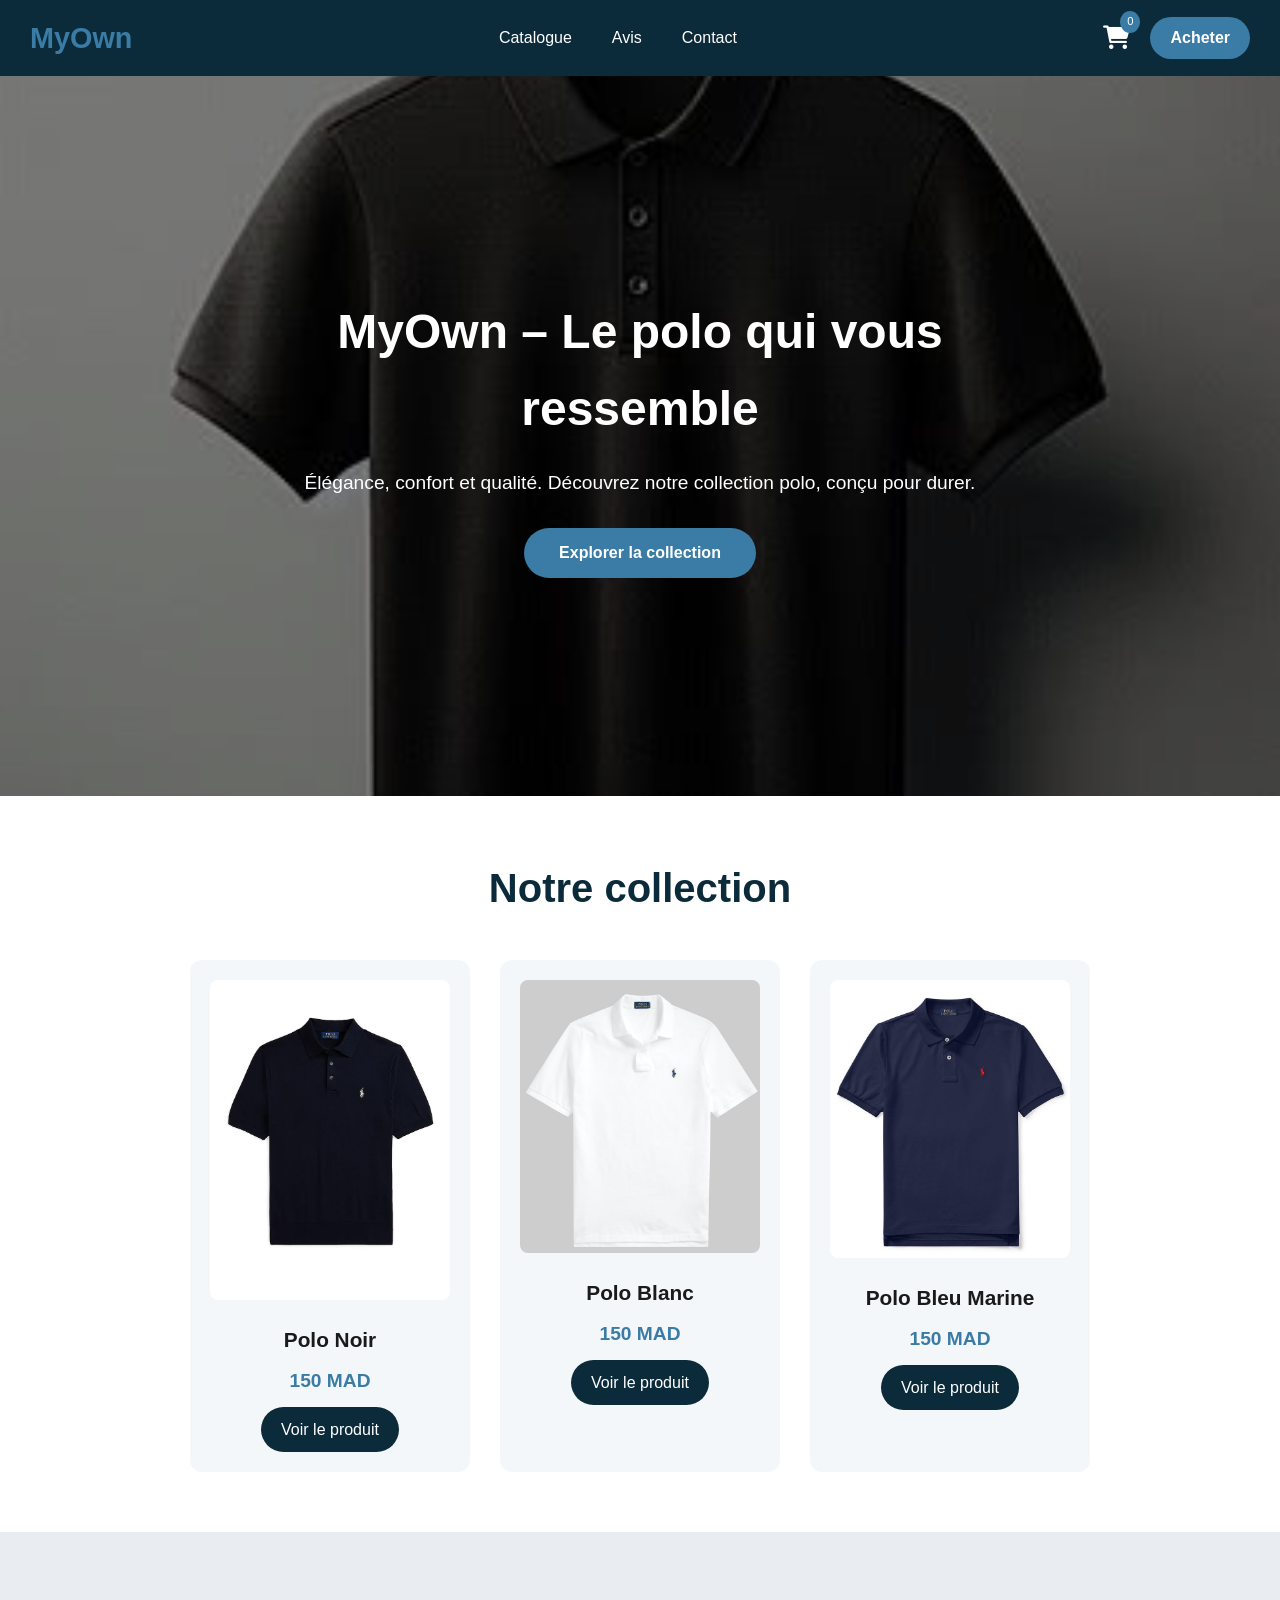
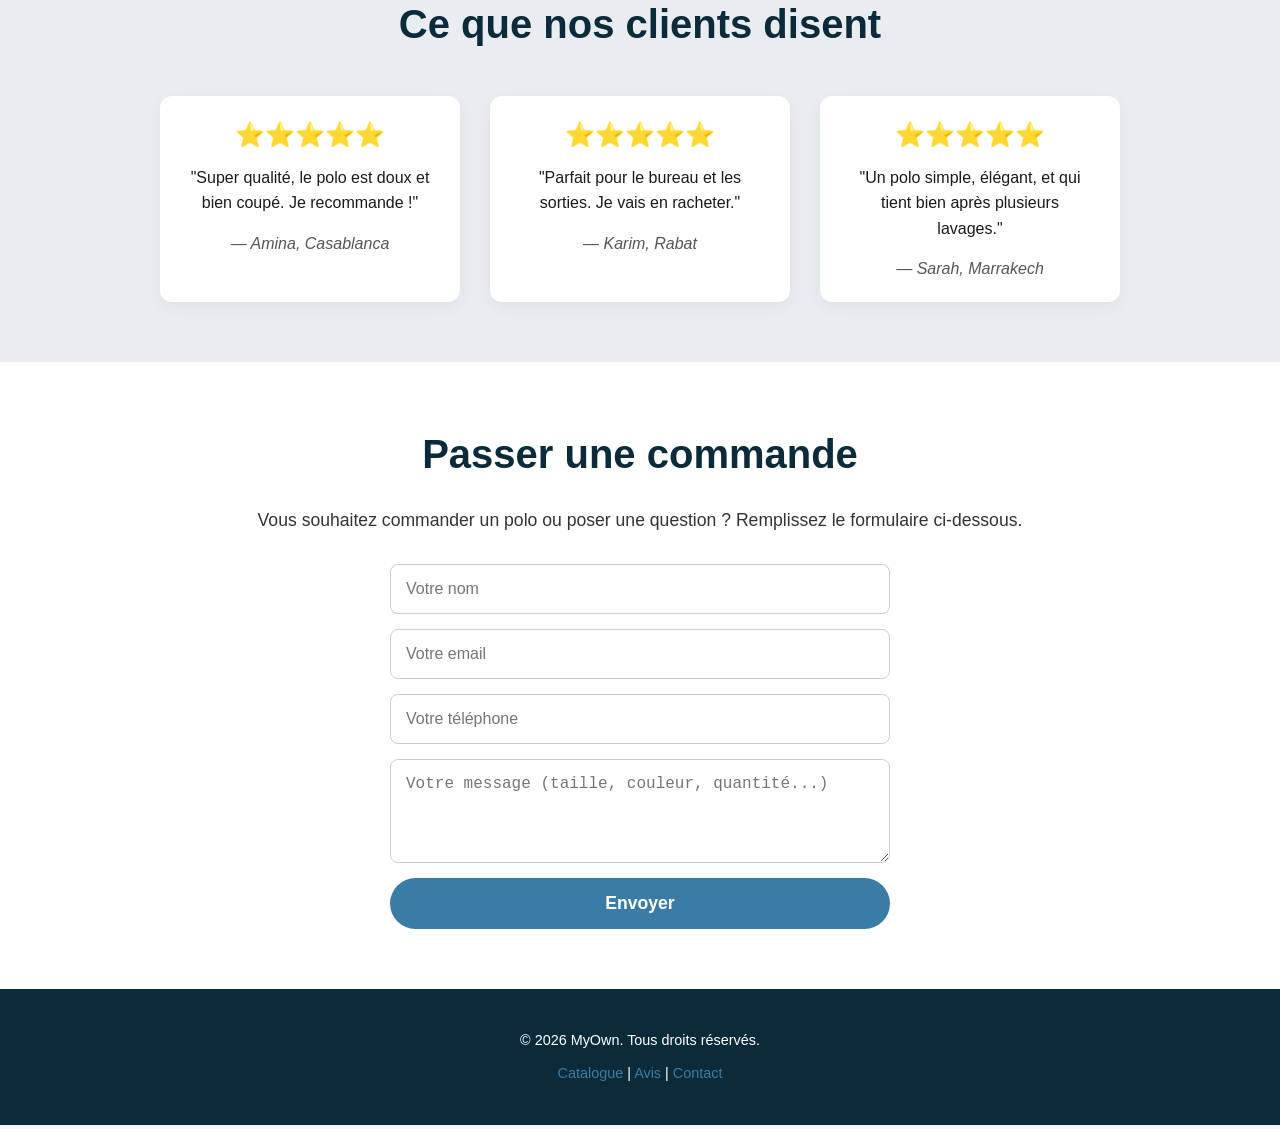
==== index.html @ 1e3138d4 "Premier commit" ====
<!DOCTYPE html>
<html lang="fr">
<head>
    <meta charset="UTF-8">
    <!-- Vueport indispensable pour le responsive -->
    <meta name="viewport" content="width=device-width, initial-scale=1.0">
    <title>MyOwn – Polo</title>
    <!-- Liaison vers le fichier CSS -->
    <link rel="stylesheet" href="style.css">
    <link rel="stylesheet" href="https://cdnjs.cloudflare.com/ajax/libs/font-awesome/6.0.0-beta3/css/all.min.css">
</head>
<body>

    <!-- ========================================= -->
    <!-- SECTION 1 : EN-TÊTE (HEADER) -->
    <!-- ========================================= -->
    <header>
        <div class="burger" id="burger">
            <i class="fas fa-bars"></i>
        </div>
    
        <div class="logo">MyOwn</div>
    
        <nav id="nav">
            <a href="#catalogue">Catalogue</a>
            <a href="#avis">Avis</a>
            <a href="#contact">Contact</a>
        </nav>
    
        <div class="header-actions">
            <a href="#" class="panier">
                <i class="fas fa-shopping-cart"></i>
                <span class="compteur">0</span>
            </a>
            <a href="#contact" class="btn-acheter">Acheter</a>
        </div>
    </header>

    <!-- ========================================= -->
    <!-- SECTION 2 : HERO (Bannière principale) -->
    <!-- ========================================= -->
    <section class="hero">
        <div class="hero-content">
            <h1>MyOwn – Le polo qui vous ressemble</h1>
            <p>Élégance, confort et qualité. Découvrez notre collection polo, conçu pour durer.</p>
            <a href="#catalogue" class="btn">Explorer la collection</a>
        </div>
        <!-- <div class="hero-image">
            <img src="images/polo-noir-h.jpg" alt="Polo noir MyOwn" class="hero-img">
        </div> -->
    </section>

    <!-- ========================================= -->
    <!-- SECTION 3 : CATALOGUE PRODUITS -->
    <!-- ========================================= -->
    <section id="catalogue" class="catalogue">
        <h2>Notre collection</h2>
        <div class="produits">
            <!-- Produit 1 -->
            <div class="produit">
                <img src="images/polonoir.jpg" alt="Polo noir">
                <h3>Polo Noir</h3>
                <p class="prix">150 MAD</p>
                <a href="produit.html" class="btn-produit">Voir le produit</a>
            </div>
            <!-- Produit 2 -->
            <div class="produit">
                <img src="images/polo-blanc.jpg" alt="Polo blanc">
                <h3>Polo Blanc</h3>
                <p class="prix">150 MAD</p>
                <a href="produit.html" class="btn-produit">Voir le produit</a>
            </div>
            <!-- Produit 3 -->
            <div class="produit">
                <img src="images/polo-bleu.jpg" alt="Polo bleu marine">
                <h3>Polo Bleu Marine</h3>
                <p class="prix">150 MAD</p>
                <a href="produit.html" class="btn-produit">Voir le produit</a>
            </div>
        </div>
    </section>

    <!-- ========================================= -->
    <!-- SECTION 4 : AVIS CLIENTS (FICTIFS) -->
    <!-- ========================================= -->
    <section id="avis" class="avis">
        <h2>Ce que nos clients disent</h2>
        <div class="avis-list">
            <div class="avis-item">
                <p class="etoiles">⭐⭐⭐⭐⭐</p>
                <p>"Super qualité, le polo est doux et bien coupé. Je recommande !"</p>
                <p class="client">— Amina, Casablanca</p>
            </div>
            <div class="avis-item">
                <p class="etoiles">⭐⭐⭐⭐⭐</p>
                <p>"Parfait pour le bureau et les sorties. Je vais en racheter."</p>
                <p class="client">— Karim, Rabat</p>
            </div>
            <div class="avis-item">
                <p class="etoiles">⭐⭐⭐⭐⭐</p>
                <p>"Un polo simple, élégant, et qui tient bien après plusieurs lavages."</p>
                <p class="client">— Sarah, Marrakech</p>
            </div>
        </div>
    </section>

    <!-- ========================================= -->
    <!-- SECTION 5 : CONTACT & COMMANDE -->
    <!-- ========================================= -->
    <section id="contact" class="contact">
        <h2>Passer une commande</h2>
        <p>Vous souhaitez commander un polo ou poser une question ? Remplissez le formulaire ci-dessous.</p>
        <form action="#" method="post">
            <input type="text" name="nom" placeholder="Votre nom" required>
            <input type="email" name="email" placeholder="Votre email" required>
            <input type="tel" name="telephone" placeholder="Votre téléphone">
            <textarea name="message" rows="4" placeholder="Votre message (taille, couleur, quantité...)"></textarea>
            <button type="submit" class="btn">Envoyer</button>
        </form>
    </section>

    <!-- ========================================= -->
    <!-- SECTION 6 : PIED DE PAGE (FOOTER) -->
    <!-- ========================================= -->
    <footer>
        <p>&copy; 2026 MyOwn. Tous droits réservés.</p>
        <p>
            <a href="#catalogue">Catalogue</a> | 
            <a href="#avis">Avis</a> | 
            <a href="#contact">Contact</a>
        </p>
    </footer>

    <!-- Lien vers le fichier JavaScript -->
    <script src="script.js"></script>
</body>
</html>
---- style.css ----
/* ========================================= */
/* 0. VARIABLES CSS (PALETTE MODERNE) */
/* ========================================= */

:root {
    /* Couleurs principales */
    --couleur-primaire: #0b2b3b;       /* bleu nuit profond */
    --couleur-secondaire: #a0b8c9;     /* argenté / bleu clair */
    --couleur-accent: #3a7ca5;         /* bleu moyen (remplace l'orange) */
    --couleur-accent-hover: #4a8cb5;   /* bleu plus clair au survol */
    --couleur-texte: #1a1a1a;
    --couleur-fond: #f4f7fa;
    --couleur-blanc: #ffffff;
    --couleur-gris-clair: #e9edf2;
    --couleur-gris-moyen: #555555;
    --couleur-gris-fonce: #333333;
    --couleur-bordure: #cccccc;

    /* Ombres et transitions */
    --ombre-legere: 0 2px 10px rgba(0, 0, 0, 0.3);
    --ombre-moyenne: 0 10px 20px rgba(0, 0, 0, 0.1);
    --transition-douce: 0.3s ease;

    /* Polices et tailles */
    --police-principale: 'Segoe UI', Tahoma, Geneva, Verdana, sans-serif;
    --taille-titre: 3rem;
    --taille-sous-titre: 1.2rem;
}

/* ========================================= */
/* 1. RÉINITIALISATION & BASE */
/* ========================================= */

* {
    margin: 0;
    padding: 0;
    box-sizing: border-box;
}
html {
  scroll-behavior: smooth;
}


body {
    font-family: var(--police-principale);
    background-color: var(--couleur-fond);
    color: var(--couleur-texte);
    line-height: 1.6;
}

a {
    text-decoration: none;
    color: inherit;
}

/* ========================================= */
/* 2. HEADER */
/* ========================================= */
header {
    display: flex;
    align-items: center;
    justify-content: space-between;
    padding: 15px 30px;
    background-color: var(--couleur-primaire);
    color: white;
    position: sticky;
    top: 0;
    z-index: 1000;
    flex-wrap: wrap;
}

/* ---- Logo : à gauche sur desktop ---- */
.logo {
    font-size: 1.8rem;
    font-weight: bold;
    color: var(--couleur-accent);
    order: 0;
    flex: 0 0 auto;
}

/* ---- Burger : caché sur desktop ---- */
.burger {
    display: none;
    font-size: 2rem;
    cursor: pointer;
    color: white;
    order: -1;
}

/* ---- Menu : centré sur desktop ---- */
nav {
    display: flex;
    gap: 40px;
    order: 1;
    flex: 1;
    justify-content: center;
}

nav a {
    color: white;
    transition: color 0.3s;
}

nav a:hover {
    color: var(--couleur-accent);
}

/* ---- Panier + bouton : à droite ---- */
.header-actions {
    display: flex;
    align-items: center;
    gap: 20px;
    order: 2;
    flex: 0 0 auto;
}

.panier {
    position: relative;
    font-size: 1.5rem;
    color: white;
}

.compteur {
    position: absolute;
    top: -8px;
    right: -10px;
    background: var(--couleur-accent);
    color: white;
    font-size: 0.7rem;
    padding: 2px 7px;
    border-radius: 50%;
}

.btn-acheter {
    background: var(--couleur-accent);
    color: white;
    padding: 8px 20px;
    border-radius: 30px;
    font-weight: bold;
    transition: 0.3s;
}

.btn-acheter:hover {
    background: var(--couleur-accent-hover);
}

/* ========================================= */
/* 3. HERO SECTION */
/* ========================================= */

.hero {
    display: flex;
    align-items: center;
    justify-content: center;
    text-align: center;
    min-height: 80vh;
    width: 100%;
    padding: 0 20px;
    background-image: url('images/polo-noir-h.jpg');
    background-size: cover;
    background-position: center;
    position: relative;
    color: var(--couleur-blanc);
}

.hero::before {
    content: '';
    position: absolute;
    top: 0;
    left: 0;
    width: 100%;
    height: 100%;
    background: rgba(0, 0, 0, 0.5);
    z-index: 0;
}

.hero-content {
    position: relative;
    z-index: 1;
    max-width: 700px;
}

.hero-content h1 {
    font-size: var(--taille-titre);
    margin-bottom: 20px;
}

.hero-content p {
    font-size: var(--taille-sous-titre);
    margin-bottom: 30px;
}

.btn {
    display: inline-block;
    background-color: var(--couleur-accent);
    color: var(--couleur-blanc);
    padding: 12px 35px;
    border-radius: 30px;
    font-weight: bold;
    transition: background var(--transition-douce), transform 0.2s;
}

.btn:hover {
    background-color: var(--couleur-accent-hover);
    transform: scale(1.05);
}

/* ========================================= */
/* 4. CATALOGUE */
/* ========================================= */

.catalogue {
    padding: 60px 40px;
    text-align: center;
    background-color: var(--couleur-blanc);
}

.catalogue h2 {
    font-size: 2.5rem;
    margin-bottom: 40px;
    color: var(--couleur-primaire);
}

.produits {
    display: flex;
    flex-wrap: wrap;
    justify-content: center;
    gap: 30px;
}

.produit {
    background-color: var(--couleur-fond);
    border-radius: 12px;
    padding: 20px;
    width: 280px;
    transition: transform var(--transition-douce), box-shadow var(--transition-douce);
}

.produit:hover {
    transform: translateY(-10px);
    box-shadow: var(--ombre-moyenne);
}

.produit img {
    width: 100%;
    border-radius: 8px;
    margin-bottom: 15px;
}

.produit h3 {
    font-size: 1.3rem;
    margin-bottom: 5px;
}

.prix {
    font-weight: bold;
    color: var(--couleur-accent);
    font-size: 1.2rem;
    margin: 10px 0;
}

.btn-produit {
    display: inline-block;
    background-color: var(--couleur-primaire);
    color: var(--couleur-blanc);
    padding: 10px 20px;
    border-radius: 30px;
    transition: background var(--transition-douce);
}

.btn-produit:hover {
    background-color: var(--couleur-accent);
    color: var(--couleur-blanc);
}

/* ========================================= */
/* 5. AVIS */
/* ========================================= */

.avis {
    padding: 60px 40px;
    background-color: var(--couleur-gris-clair);
    text-align: center;
}

.avis h2 {
    font-size: 2.5rem;
    margin-bottom: 40px;
    color: var(--couleur-primaire);
}

.avis-list {
    display: flex;
    flex-wrap: wrap;
    justify-content: center;
    gap: 30px;
}

.avis-item {
    background-color: var(--couleur-blanc);
    padding: 20px 30px;
    border-radius: 12px;
    max-width: 300px;
    box-shadow: 0 5px 15px rgba(0, 0, 0, 0.05);
}

.etoiles {
    color: var(--couleur-accent);
    font-size: 1.5rem;
    margin-bottom: 10px;
}

.client {
    margin-top: 15px;
    font-style: italic;
    color: var(--couleur-gris-moyen);
}

/* ========================================= */
/* 6. CONTACT */
/* ========================================= */

.contact {
    padding: 60px 40px;
    text-align: center;
    background-color: var(--couleur-blanc);
}

.contact h2 {
    font-size: 2.5rem;
    margin-bottom: 20px;
    color: var(--couleur-primaire);
}

.contact p {
    margin-bottom: 30px;
    font-size: 1.1rem;
    color: var(--couleur-gris-fonce);
}

.contact form {
    max-width: 500px;
    margin: 0 auto;
    display: flex;
    flex-direction: column;
    gap: 15px;
}

.contact input,
.contact textarea {
    padding: 15px;
    border: 1px solid var(--couleur-bordure);
    border-radius: 8px;
    font-size: 1rem;
    width: 100%;
}

.contact button {
    padding: 15px;
    background-color: var(--couleur-accent);
    color: var(--couleur-blanc);
    font-weight: bold;
    border: none;
    border-radius: 30px;
    font-size: 1.1rem;
    cursor: pointer;
    transition: background var(--transition-douce);
}

.contact button:hover {
    background-color: var(--couleur-accent-hover);
}

/* ========================================= */
/* 7. FOOTER */
/* ========================================= */

footer {
    background-color: var(--couleur-primaire);
    color: var(--couleur-blanc);
    text-align: center;
    padding: 30px 20px;
    font-size: 0.9rem;
}

footer a {
    color: var(--couleur-accent);
    transition: color var(--transition-douce);
}

footer a:hover {
    color: var(--couleur-accent-hover);
}

footer p {
    margin: 10px 0;
}

/* ========================================= */
/* 8. RESPONSIVE (MOBILE-FIRST) */
/* ========================================= */

/* Tablette */
@media (max-width: 1024px) {
    .hero-content h1 {
        font-size: 2.5rem;
    }
}

/* Mobile */
@media (max-width: 768px) {
    header {
        padding: 15px 20px;
        justify-content: space-between;
    }

    /* ---- Burger visible à gauche ---- */
    .burger {
        display: block;
        order: -1;
    }

    /* ---- Logo centré sur mobile ---- */
    .logo {
        flex: 1;
        text-align: center;
        font-size: 1.5rem;
        order: 0;
    }

    /* ---- Menu caché par défaut, s'ouvre via burger ---- */
    nav {
        display: none;
        flex-basis: 100%;
        flex-direction: column;
        align-items: center;
        gap: 15px;
        margin-top: 15px;
        order: 3;
    }

    nav.active {
        display: flex;
    }

    /* ---- Panier + bouton à droite ---- */
    .header-actions {
        order: 2;
        gap: 10px;
    }

    .btn-acheter {
        padding: 6px 14px;
        font-size: 0.9rem;
    }

    .hero-content h1 {
        font-size: 2rem;
    }

    .produits {
        flex-direction: column;
        align-items: center;
    }

    .produit {
        width: 90%;
        max-width: 300px;
    }

    .avis-list {
        flex-direction: column;
        align-items: center;
    }

    .contact form {
        padding: 0 20px;
    }
}
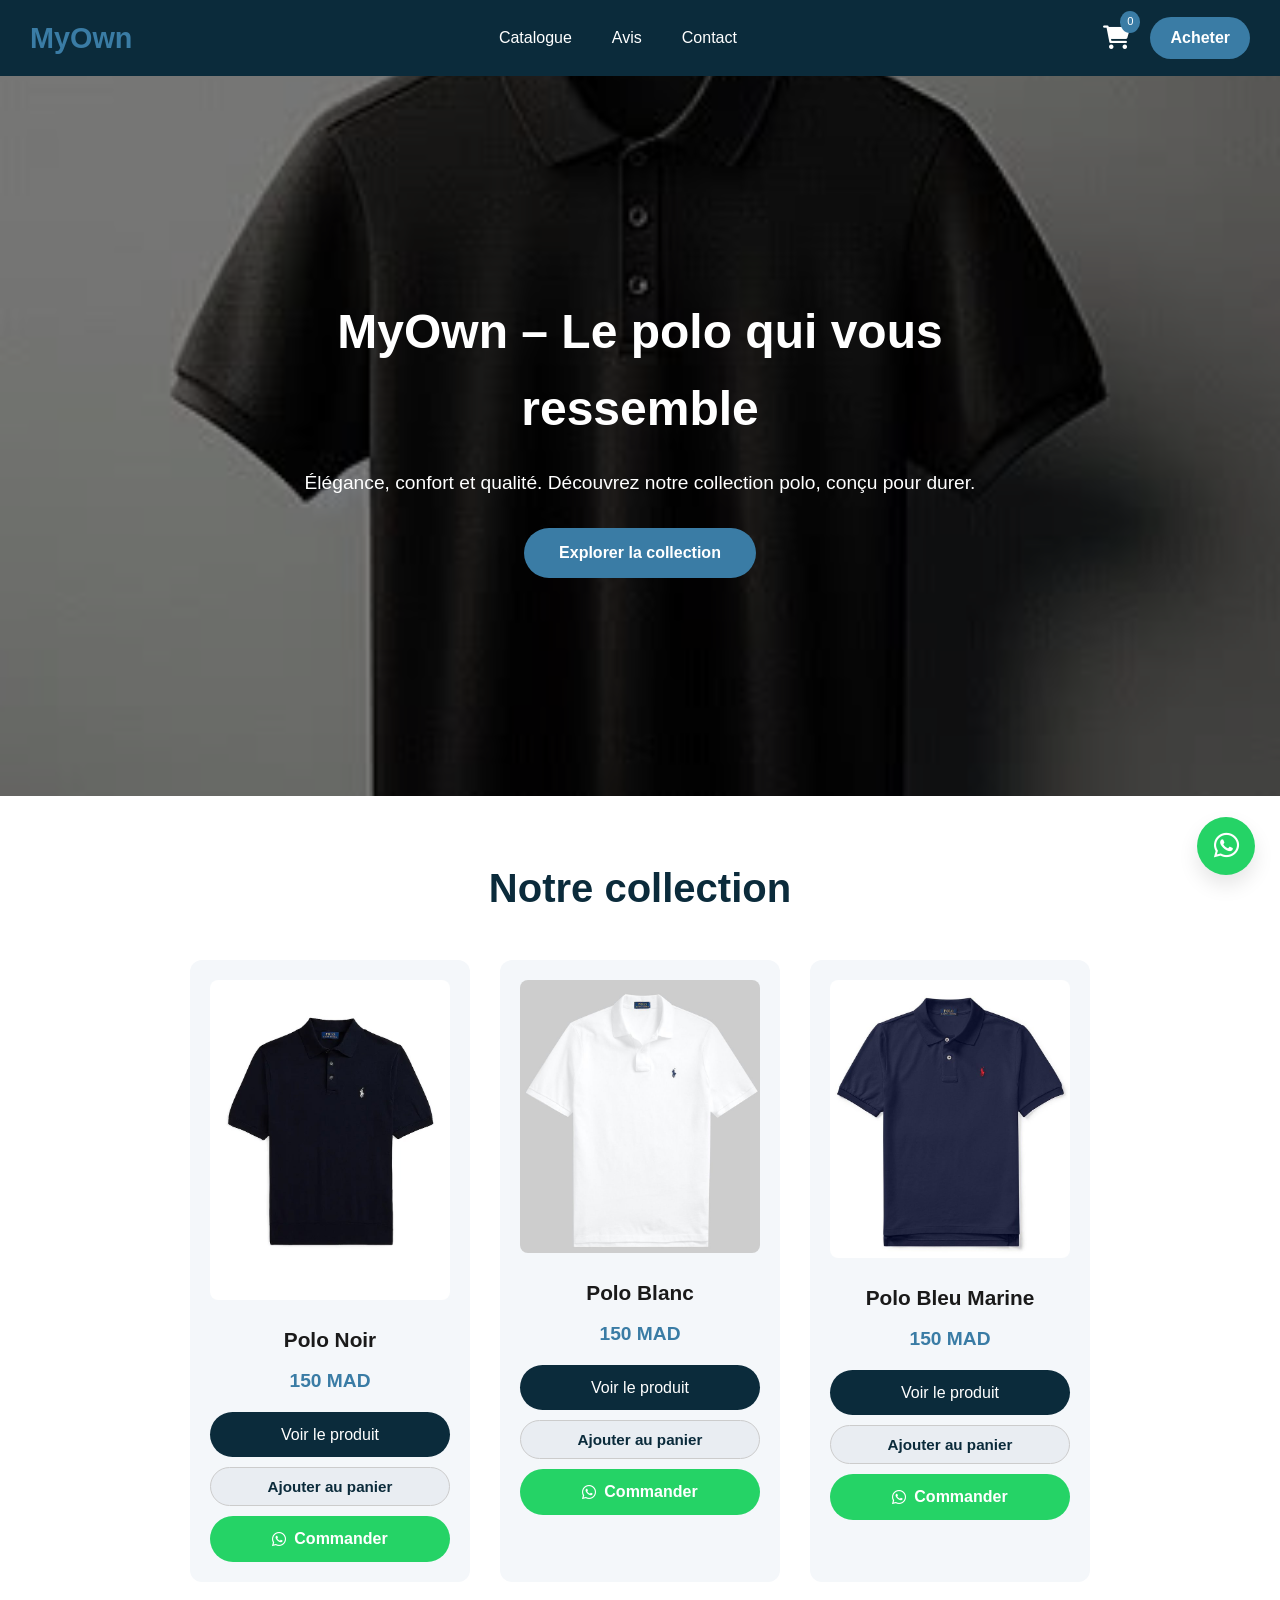
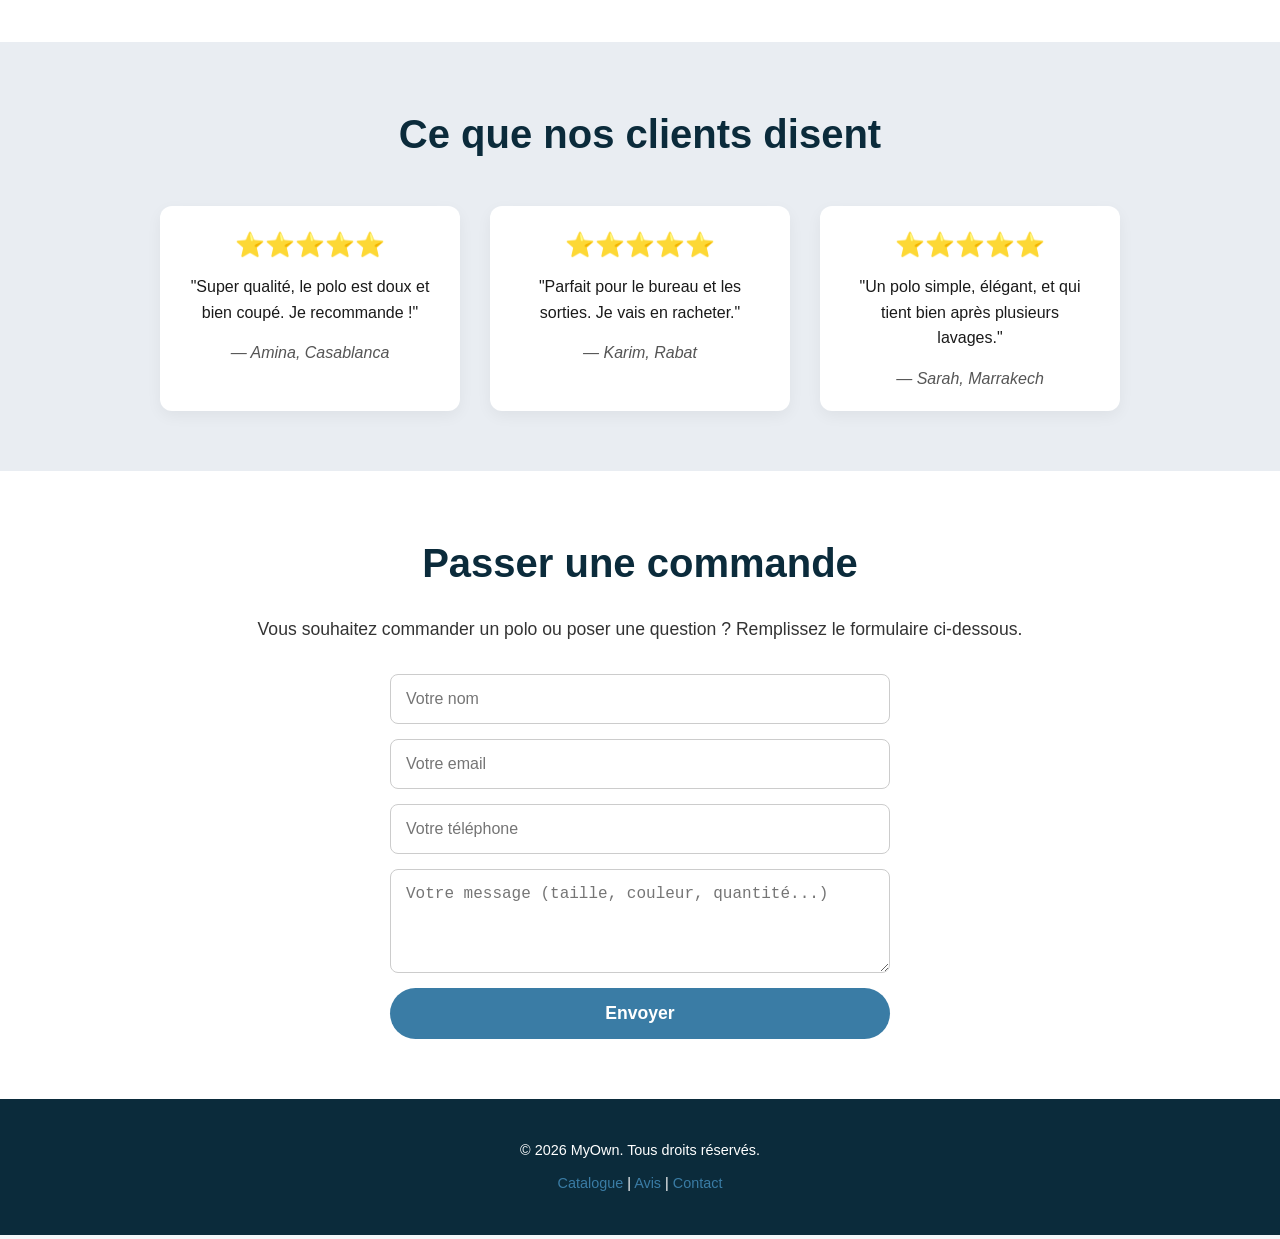
==== commit 742d1c46: "quelques changements" ====
--- a/index.html
+++ b/index.html
@@ -57,25 +57,43 @@
         <h2>Notre collection</h2>
         <div class="produits">
             <!-- Produit 1 -->
-            <div class="produit">
+            <div class="produit" data-nom="Polo Noir" data-prix="150">
                 <img src="images/polonoir.jpg" alt="Polo noir">
                 <h3>Polo Noir</h3>
                 <p class="prix">150 MAD</p>
-                <a href="produit.html" class="btn-produit">Voir le produit</a>
+                <div class="produit-actions">
+                    <a href="produit.html" class="btn-produit">Voir le produit</a>
+                    <button class="btn-ajouter" type="button">Ajouter au panier</button>
+                    <a href="#" class="btn-whatsapp btn-commander-wa" target="_blank" rel="noopener">
+                        <i class="fab fa-whatsapp"></i> Commander
+                    </a>
+                </div>
             </div>
             <!-- Produit 2 -->
-            <div class="produit">
+            <div class="produit" data-nom="Polo Blanc" data-prix="150">
                 <img src="images/polo-blanc.jpg" alt="Polo blanc">
                 <h3>Polo Blanc</h3>
                 <p class="prix">150 MAD</p>
-                <a href="produit.html" class="btn-produit">Voir le produit</a>
+                <div class="produit-actions">
+                    <a href="produit.html" class="btn-produit">Voir le produit</a>
+                    <button class="btn-ajouter" type="button">Ajouter au panier</button>
+                    <a href="#" class="btn-whatsapp btn-commander-wa" target="_blank" rel="noopener">
+                        <i class="fab fa-whatsapp"></i> Commander
+                    </a>
+                </div>
             </div>
             <!-- Produit 3 -->
-            <div class="produit">
+            <div class="produit" data-nom="Polo Bleu Marine" data-prix="150">
                 <img src="images/polo-bleu.jpg" alt="Polo bleu marine">
                 <h3>Polo Bleu Marine</h3>
                 <p class="prix">150 MAD</p>
-                <a href="produit.html" class="btn-produit">Voir le produit</a>
+                <div class="produit-actions">
+                    <a href="produit.html" class="btn-produit">Voir le produit</a>
+                    <button class="btn-ajouter" type="button">Ajouter au panier</button>
+                    <a href="#" class="btn-whatsapp btn-commander-wa" target="_blank" rel="noopener">
+                        <i class="fab fa-whatsapp"></i> Commander
+                    </a>
+                </div>
             </div>
         </div>
     </section>
@@ -110,7 +128,7 @@
     <section id="contact" class="contact">
         <h2>Passer une commande</h2>
         <p>Vous souhaitez commander un polo ou poser une question ? Remplissez le formulaire ci-dessous.</p>
-        <form action="#" method="post">
+        <form action="https://formspree.io/f/ton-id" method="POST">
             <input type="text" name="nom" placeholder="Votre nom" required>
             <input type="email" name="email" placeholder="Votre email" required>
             <input type="tel" name="telephone" placeholder="Votre téléphone">
@@ -131,6 +149,13 @@
         </p>
     </footer>
 
+    <!-- ========================================= -->
+    <!-- BOUTON WHATSAPP FLOTTANT -->
+    <!-- ========================================= -->
+    <a href="#" id="whatsapp-flottant" class="whatsapp-flottant" target="_blank" rel="noopener" aria-label="Commander sur WhatsApp">
+        <i class="fab fa-whatsapp"></i>
+    </a>
+
     <!-- Lien vers le fichier JavaScript -->
     <script src="script.js"></script>
 </body>
--- a/style.css
+++ b/style.css
@@ -273,6 +273,72 @@
     color: var(--couleur-blanc);
 }
 
+/* ---- Actions produit (voir / ajouter / whatsapp) ---- */
+.produit-actions {
+    display: flex;
+    flex-direction: column;
+    gap: 10px;
+    margin-top: 15px;
+}
+
+.btn-ajouter {
+    background-color: var(--couleur-gris-clair);
+    color: var(--couleur-primaire);
+    border: 1px solid var(--couleur-bordure);
+    padding: 10px 20px;
+    border-radius: 30px;
+    font-weight: bold;
+    font-size: 0.95rem;
+    cursor: pointer;
+    transition: background var(--transition-douce);
+}
+
+.btn-ajouter:hover {
+    background-color: var(--couleur-secondaire);
+}
+
+.btn-whatsapp {
+    display: inline-flex;
+    align-items: center;
+    justify-content: center;
+    gap: 8px;
+    background-color: #25D366;
+    color: var(--couleur-blanc);
+    padding: 10px 20px;
+    border-radius: 30px;
+    font-weight: bold;
+    transition: background var(--transition-douce);
+}
+
+.btn-whatsapp:hover {
+    background-color: #1ebe57;
+    color: var(--couleur-blanc);
+}
+
+/* ---- Bouton WhatsApp flottant ---- */
+.whatsapp-flottant {
+    position: fixed;
+    bottom: 25px;
+    right: 25px;
+    width: 58px;
+    height: 58px;
+    background-color: #25D366;
+    color: var(--couleur-blanc);
+    border-radius: 50%;
+    display: flex;
+    align-items: center;
+    justify-content: center;
+    font-size: 1.8rem;
+    box-shadow: var(--ombre-moyenne);
+    z-index: 999;
+    transition: transform var(--transition-douce);
+}
+
+.whatsapp-flottant:hover {
+    transform: scale(1.1);
+    color: var(--couleur-blanc);
+}
+
 /* ========================================= */
 /* 5. AVIS */
 /* ========================================= */
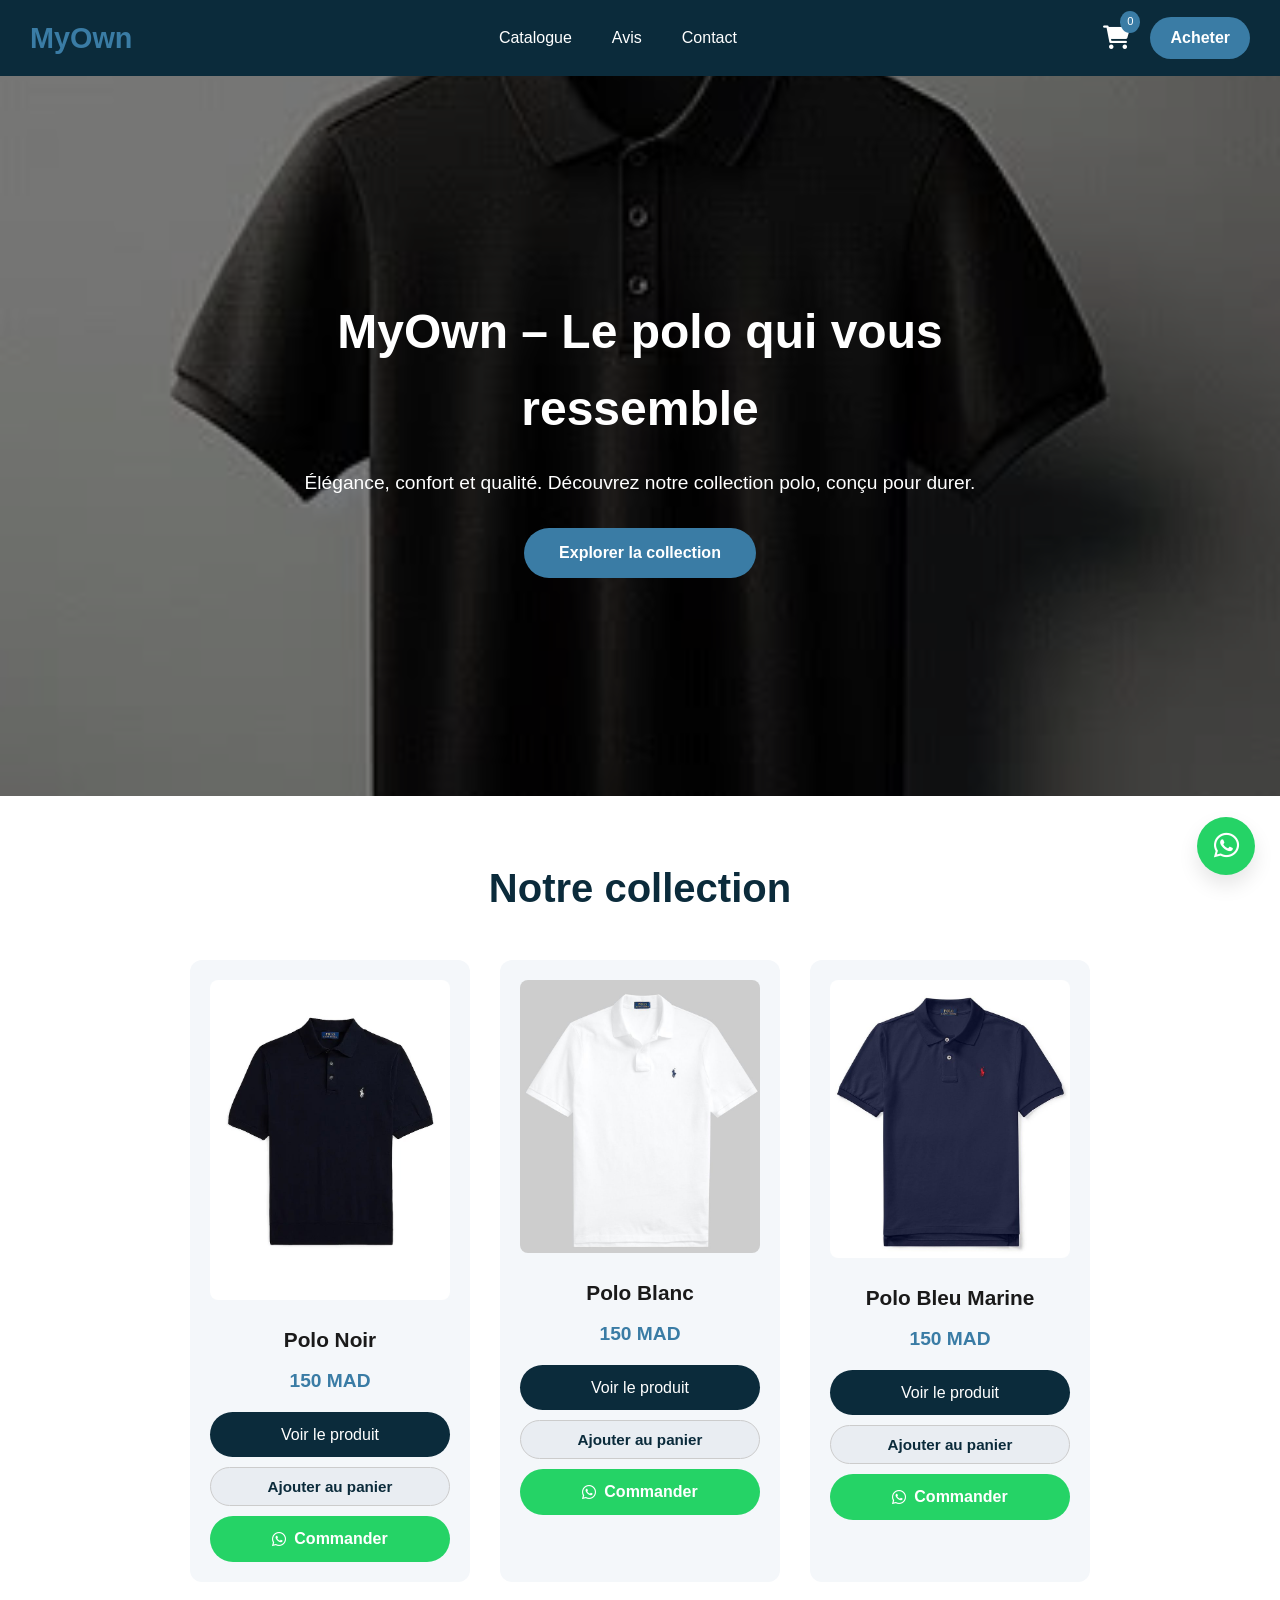
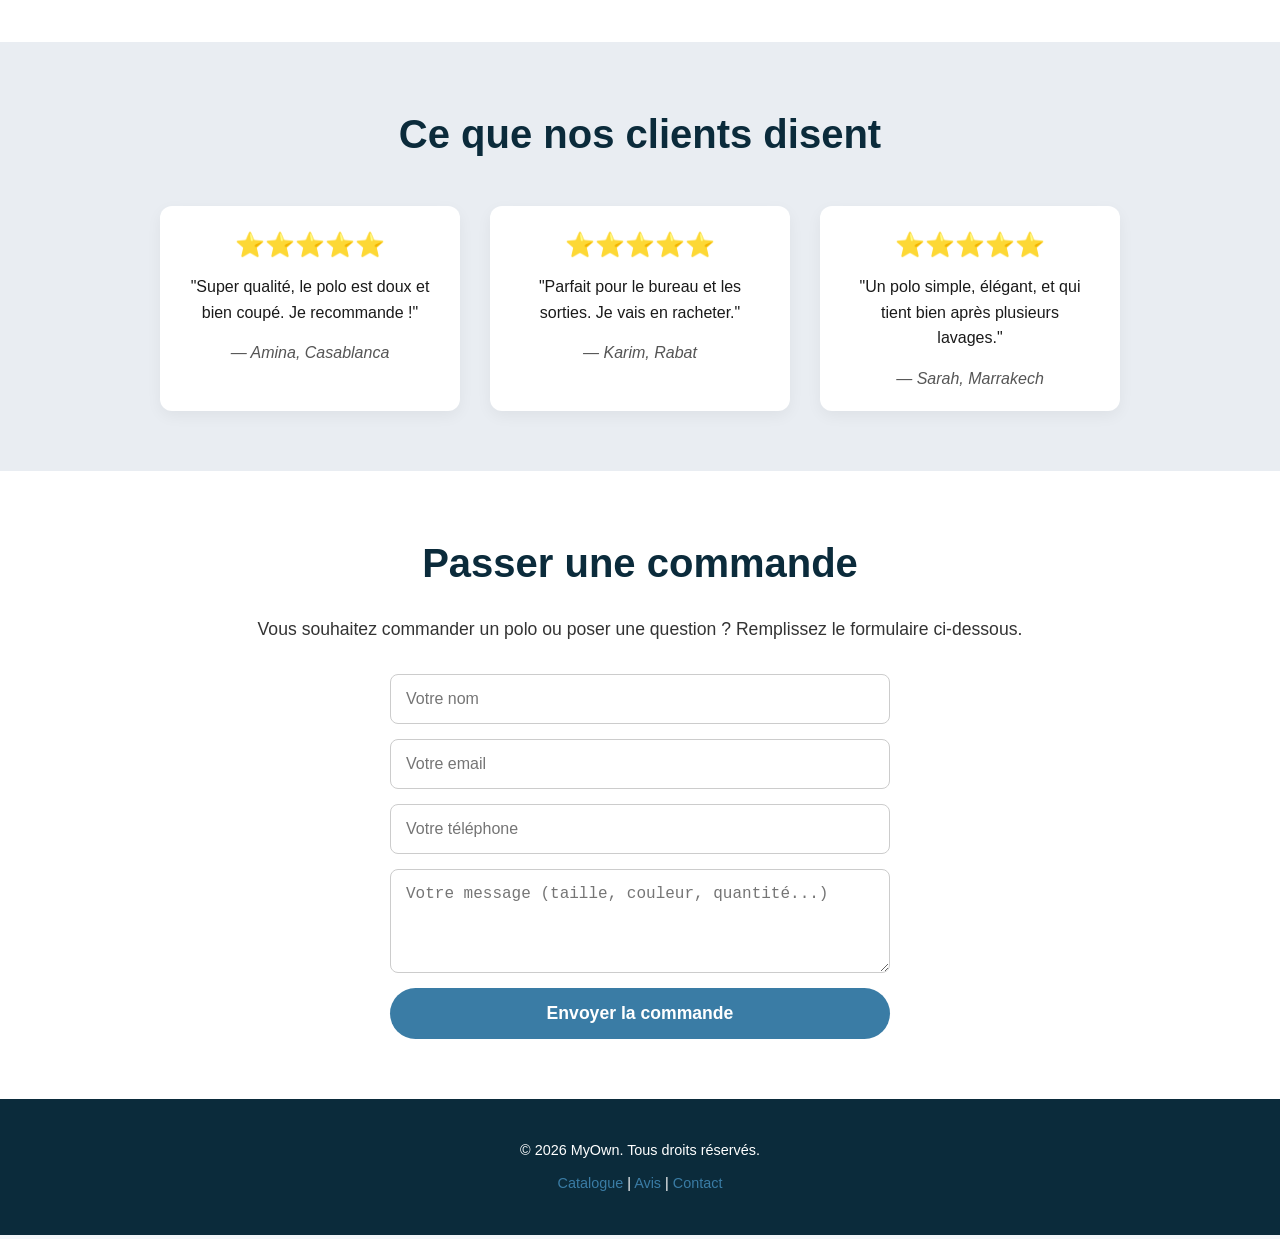
==== commit a7546384: "quelques améliorations" ====
--- a/index.html
+++ b/index.html
@@ -32,7 +32,7 @@
                 <i class="fas fa-shopping-cart"></i>
                 <span class="compteur">0</span>
             </a>
-            <a href="#contact" class="btn-acheter">Acheter</a>
+            <a href="#contact" class="btn-acheter" id="btn-acheter-header">Acheter</a>
         </div>
     </header>
 
@@ -128,13 +128,17 @@
     <section id="contact" class="contact">
         <h2>Passer une commande</h2>
         <p>Vous souhaitez commander un polo ou poser une question ? Remplissez le formulaire ci-dessous.</p>
-        <form action="https://formspree.io/f/ton-id" method="POST">
+        <div id="recap-panier" class="recap-panier" style="display: none;"></div>
+        <form id="form-commande" action="https://formspree.io/f/ton-id" method="POST">
             <input type="text" name="nom" placeholder="Votre nom" required>
             <input type="email" name="email" placeholder="Votre email" required>
             <input type="tel" name="telephone" placeholder="Votre téléphone">
-            <textarea name="message" rows="4" placeholder="Votre message (taille, couleur, quantité...)"></textarea>
-            <button type="submit" class="btn">Envoyer</button>
+            <textarea id="message-commande" name="message" rows="4" placeholder="Votre message (taille, couleur, quantité...)"></textarea>
+            <button type="submit" class="btn">Envoyer la commande</button>
         </form>
+        <p id="confirmation-commande" class="confirmation-commande" style="display: none;">
+            Votre commande a bien été envoyée. Nous vous recontactons rapidement !
+        </p>
     </section>
 
     <!-- ========================================= -->
--- a/style.css
+++ b/style.css
@@ -404,6 +404,50 @@
     color: var(--couleur-gris-fonce);
 }
 
+.recap-panier {
+    max-width: 500px;
+    margin: 0 auto 20px;
+    background-color: var(--couleur-gris-clair);
+    border: 1px solid var(--couleur-bordure);
+    border-radius: 8px;
+    padding: 15px 20px;
+    text-align: left;
+    font-size: 0.95rem;
+}
+
+.recap-panier h4 {
+    margin-bottom: 10px;
+    color: var(--couleur-primaire);
+}
+
+.recap-panier ul {
+    list-style: none;
+    margin-bottom: 10px;
+}
+
+.recap-panier li {
+    display: flex;
+    justify-content: space-between;
+    padding: 4px 0;
+    border-bottom: 1px solid var(--couleur-bordure);
+}
+
+.recap-panier .recap-total {
+    font-weight: bold;
+    color: var(--couleur-accent);
+    text-align: right;
+}
+
+.confirmation-commande {
+    max-width: 500px;
+    margin: 15px auto 0;
+    background-color: #e1f5ea;
+    color: #0f6e39;
+    border-radius: 8px;
+    padding: 15px 20px;
+    font-weight: bold;
+}
+
 .contact form {
     max-width: 500px;
     margin: 0 auto;
